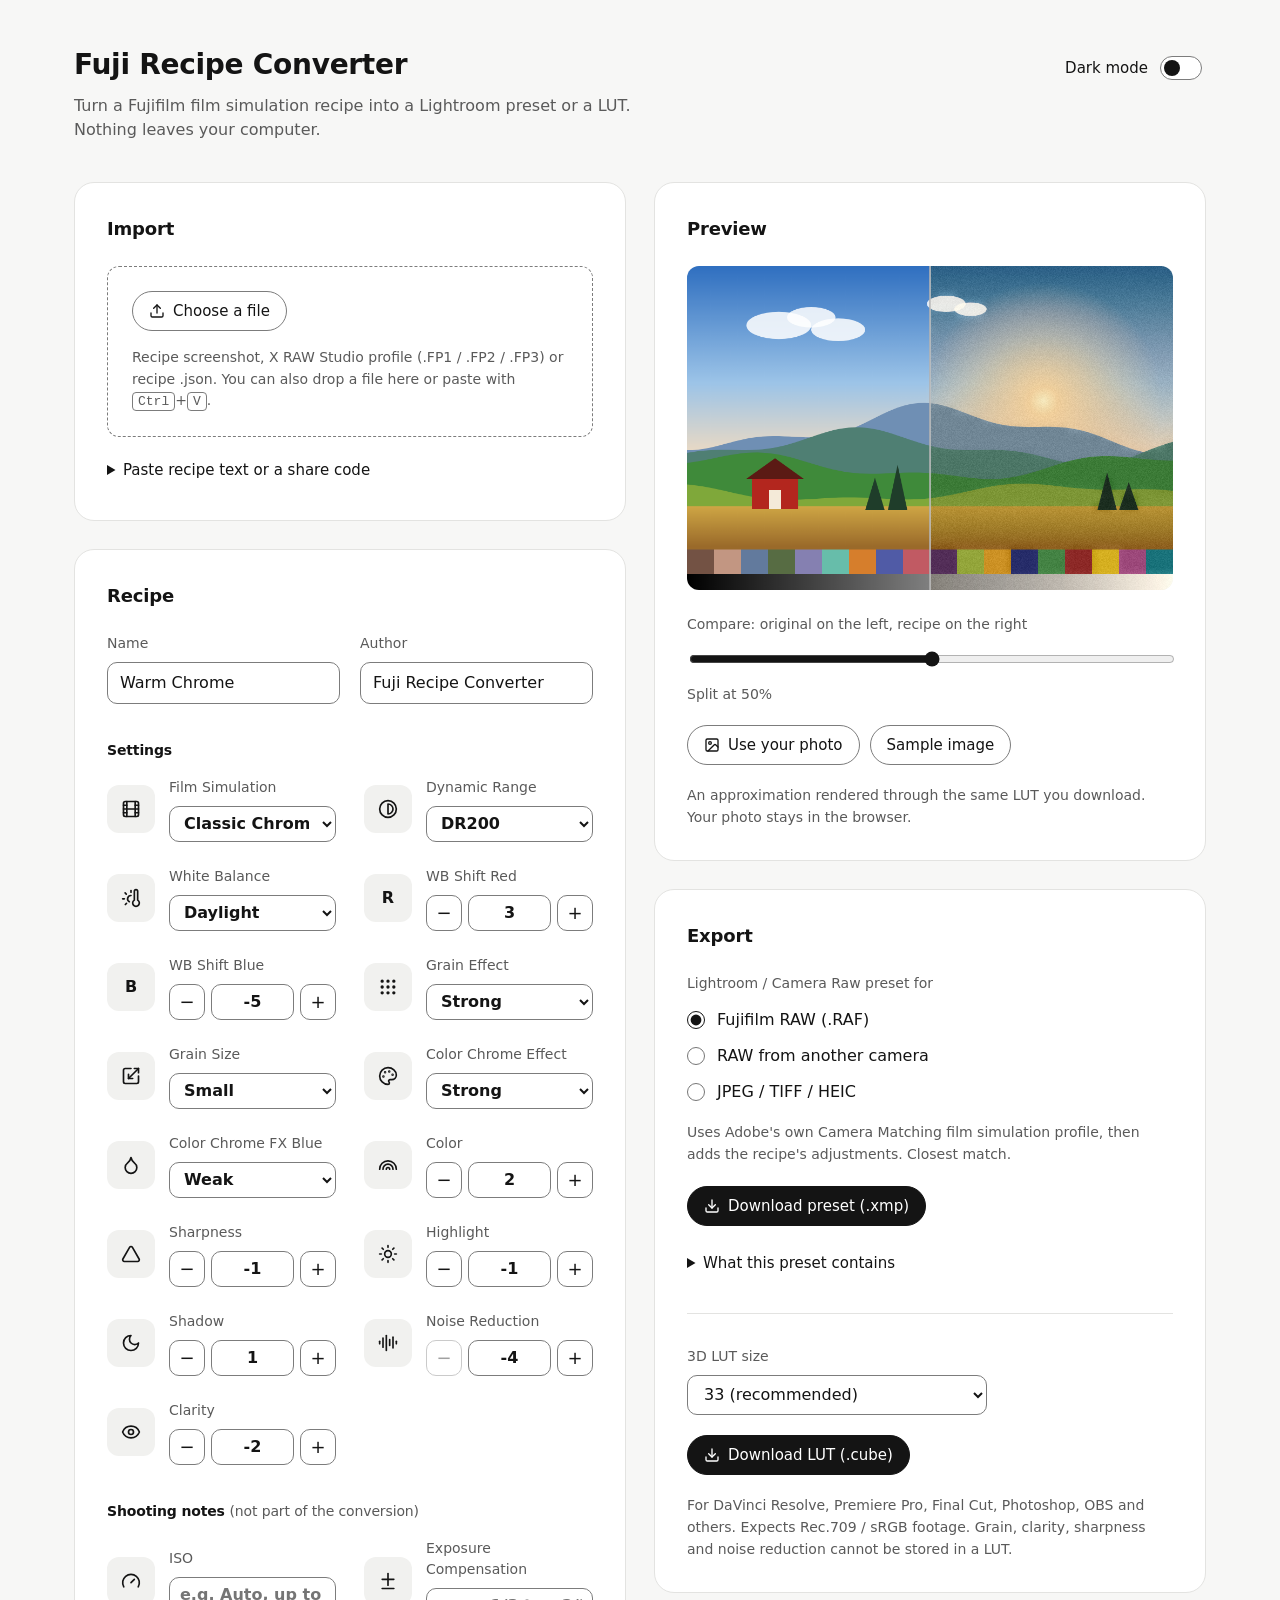
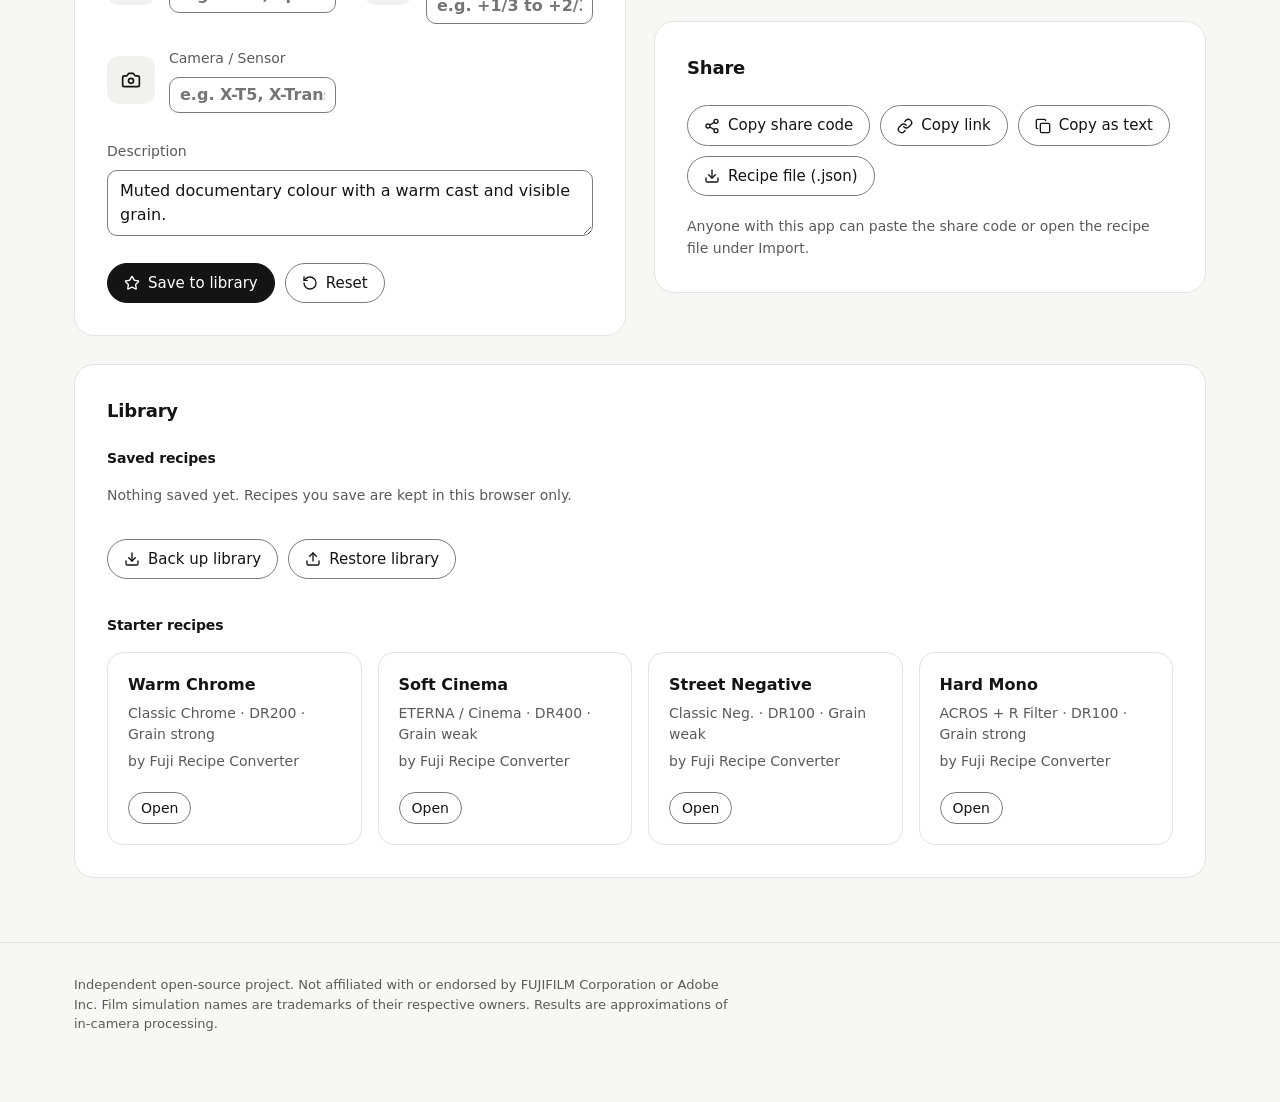
==== index.html @ d0dedd74 "Initial release Offline converter from Fujifilm film simulation recipes to Lightroom presets (.xmp) " ====
<!doctype html>
<html lang="en">
<head>
  <meta charset="utf-8">
  <meta name="viewport" content="width=device-width, initial-scale=1">
  <meta name="color-scheme" content="light dark">
  <meta name="description" content="Convert Fujifilm film simulation recipes into Lightroom presets (.xmp) and 3D LUTs (.cube). Runs entirely on your computer.">
  <title>Fuji Recipe Converter</title>
  <link rel="icon" href="data:image/svg+xml,%3Csvg xmlns='http://www.w3.org/2000/svg' viewBox='0 0 24 24'%3E%3Crect width='24' height='24' rx='6' fill='%23111'/%3E%3Ccircle cx='12' cy='12' r='5' fill='none' stroke='%23fff' stroke-width='2'/%3E%3C/svg%3E">
  <script>
    // Apply a saved theme choice before first paint (no flash). Without one, the system setting is used.
    try {
      var savedTheme = localStorage.getItem("fuji-recipe-converter.theme");
      if (savedTheme === "light" || savedTheme === "dark") document.documentElement.setAttribute("data-theme", savedTheme);
    } catch (e) { /* storage unavailable */ }
  </script>
  <link rel="stylesheet" href="css/styles.css">
</head>
<body>
  <a class="skip-link" href="#main">Skip to main content</a>

  <header class="site-header">
    <div class="wrap">
      <div>
        <h1>Fuji Recipe Converter</h1>
        <p class="lede">Turn a Fujifilm film simulation recipe into a Lightroom preset or a LUT. Nothing leaves your computer.</p>
      </div>
      <button type="button" class="theme-toggle" id="theme-toggle" role="switch" aria-checked="false">
        <span>Dark mode</span>
        <span class="track" aria-hidden="true"><span class="thumb"></span></span>
      </button>
    </div>
  </header>

  <main id="main" class="wrap layout">
    <div class="col">
      <section class="panel" aria-labelledby="h-import">
        <h2 id="h-import">Import</h2>
        <div id="dropzone" class="dropzone">
          <p>
            <button type="button" class="btn" id="btn-import-file"><span data-icon="upload"></span>Choose a file</button>
            <input type="file" id="import-file" class="visually-hidden" tabindex="-1" aria-hidden="true"
                   accept="image/*,.fp1,.fp2,.fp3,.json,.txt,.xml">
          </p>
          <p class="hint">Recipe screenshot, X RAW Studio profile (.FP1 / .FP2 / .FP3) or recipe .json. You can also drop a file here or paste with <kbd>Ctrl</kbd>+<kbd>V</kbd>.</p>
        </div>
        <details class="disclosure">
          <summary>Paste recipe text or a share code</summary>
          <label for="import-text" class="visually-hidden">Recipe text or share code</label>
          <textarea id="import-text" rows="6" spellcheck="false" placeholder="Film Simulation: Classic Chrome&#10;White Balance: Daylight, +2 Red &amp; -4 Blue&#10;Highlight: -1&#10;…"></textarea>
          <button type="button" class="btn" id="btn-import-text">Read recipe</button>
        </details>
        <p id="import-status" class="status-line" role="status"></p>
      </section>

      <section class="panel" aria-labelledby="h-recipe">
        <h2 id="h-recipe">Recipe</h2>
        <form id="recipe-form" novalidate>
          <div class="meta-grid">
            <div class="text-field">
              <label for="f-name">Name</label>
              <input type="text" id="f-name" maxlength="120" autocomplete="off">
            </div>
            <div class="text-field">
              <label for="f-author">Author</label>
              <input type="text" id="f-author" maxlength="120" autocomplete="off">
            </div>
          </div>

          <h3 class="subhead">Settings</h3>
          <div id="fields" class="fields"></div>

          <h3 class="subhead">Shooting notes <span class="muted">(not part of the conversion)</span></h3>
          <div id="fields-meta" class="fields"></div>

          <div class="text-field">
            <label for="f-notes">Description</label>
            <textarea id="f-notes" rows="2" maxlength="2000"></textarea>
          </div>

          <div class="actions">
            <button type="button" class="btn btn-primary" id="btn-save"><span data-icon="star"></span>Save to library</button>
            <button type="button" class="btn" id="btn-reset"><span data-icon="rotate-ccw"></span>Reset</button>
          </div>
        </form>
      </section>
    </div>

    <div class="col col-sticky">
      <section class="panel" aria-labelledby="h-preview">
        <h2 id="h-preview">Preview</h2>
        <div class="preview-frame">
          <canvas id="preview" width="900" height="600" role="img" aria-label="Preview image"></canvas>
        </div>
        <div class="compare">
          <label for="compare">Compare: original on the left, recipe on the right</label>
          <input type="range" id="compare" min="0" max="100" step="1" value="50" aria-describedby="compare-out">
          <output id="compare-out" for="compare"></output>
        </div>
        <div class="actions">
          <button type="button" class="btn" id="btn-photo"><span data-icon="image"></span>Use your photo</button>
          <input type="file" id="photo-file" class="visually-hidden" tabindex="-1" aria-hidden="true" accept="image/*">
          <button type="button" class="btn" id="btn-sample">Sample image</button>
        </div>
        <p class="hint">An approximation rendered through the same LUT you download. Your photo stays in the browser.</p>
      </section>

      <section class="panel" aria-labelledby="h-export">
        <h2 id="h-export">Export</h2>

        <fieldset class="choice">
          <legend>Lightroom / Camera Raw preset for</legend>
          <div id="xmp-targets"></div>
        </fieldset>
        <p id="xmp-hint" class="hint"></p>
        <div class="actions">
          <button type="button" class="btn btn-primary" id="btn-xmp"><span data-icon="download"></span>Download preset (.xmp)</button>
        </div>
        <details class="disclosure">
          <summary>What this preset contains</summary>
          <div id="xmp-details"></div>
        </details>

        <hr>

        <div class="inline-field">
          <label for="lut-size">3D LUT size</label>
          <select id="lut-size">
            <option value="17">17 (smallest file)</option>
            <option value="33" selected>33 (recommended)</option>
            <option value="65">65 (highest precision)</option>
          </select>
        </div>
        <div class="actions">
          <button type="button" class="btn btn-primary" id="btn-lut"><span data-icon="download"></span>Download LUT (.cube)</button>
        </div>
        <p class="hint">For DaVinci Resolve, Premiere Pro, Final Cut, Photoshop, OBS and others. Expects Rec.709 / sRGB footage. Grain, clarity, sharpness and noise reduction cannot be stored in a LUT.</p>
      </section>

      <section class="panel" aria-labelledby="h-share">
        <h2 id="h-share">Share</h2>
        <div class="actions">
          <button type="button" class="btn" id="btn-copy-code"><span data-icon="share-2"></span>Copy share code</button>
          <button type="button" class="btn" id="btn-copy-link"><span data-icon="link"></span>Copy link</button>
          <button type="button" class="btn" id="btn-copy-text"><span data-icon="copy"></span>Copy as text</button>
          <button type="button" class="btn" id="btn-json"><span data-icon="download"></span>Recipe file (.json)</button>
        </div>
        <p class="hint">Anyone with this app can paste the share code or open the recipe file under Import.</p>
      </section>
    </div>

    <section class="panel span-all" aria-labelledby="h-library">
      <h2 id="h-library">Library</h2>
      <h3 class="subhead">Saved recipes</h3>
      <p id="library-empty" class="hint">Nothing saved yet. Recipes you save are kept in this browser only.</p>
      <ul id="library" class="cards"></ul>
      <div class="actions">
        <button type="button" class="btn" id="btn-lib-export"><span data-icon="download"></span>Back up library</button>
        <button type="button" class="btn" id="btn-lib-import"><span data-icon="upload"></span>Restore library</button>
        <input type="file" id="lib-file" class="visually-hidden" tabindex="-1" aria-hidden="true" accept=".json">
      </div>
      <h3 class="subhead">Starter recipes</h3>
      <ul id="starters" class="cards"></ul>
    </section>
  </main>

  <footer class="site-footer">
    <div class="wrap">
      <p>Independent open-source project. Not affiliated with or endorsed by FUJIFILM Corporation or Adobe Inc. Film simulation names are trademarks of their respective owners. Results are approximations of in-camera processing.</p>
    </div>
  </footer>

  <div id="toast" class="toast" role="status" aria-live="polite"></div>

  <script src="js/data.js"></script>
  <script src="js/icons.js"></script>
  <script src="js/engine.js"></script>
  <script src="js/export.js"></script>
  <script src="js/parser.js"></script>
  <script src="js/app.js"></script>
</body>
</html>
---- css/styles.css ----
/* Fuji Recipe Converter — minimal, monochrome, accessible (WCAG 2.2 AA contrast and focus). */

:root {
  color-scheme: light;
  --bg: #f7f7f6;            /* page */
  --surface: #ffffff;       /* panels and inputs */
  --fg: #141414;
  --muted: #5a5a5a;         /* 6.4:1 on --bg */
  --line: #e3e3e1;          /* decorative separators */
  --control: #7c7c7c;       /* control outlines, at least 3:1 on --surface and --bg */
  --tile: #f1f1ef;
  --hover: #efefed;
  --primary-bg: #141414;
  --primary-fg: #ffffff;
  --radius: 12px;
  --font: system-ui, -apple-system, "Segoe UI", Roboto, "Helvetica Neue", Arial, sans-serif;
  --mono: ui-monospace, "SF Mono", "Cascadia Mono", Consolas, monospace;
}

/* Dark: follows the system unless the visitor picked a theme with the toggle. */
@media (prefers-color-scheme: dark) {
  :root:not([data-theme="light"]) {
    color-scheme: dark;
    --bg: #0c0c0c;
    --surface: #141414;
    --fg: #f2f2f2;
    --muted: #a8a8a8;
    --line: #272727;
    --control: #808080;
    --tile: #1f1f1f;
    --hover: #1f1f1f;
    --primary-bg: #f2f2f2;
    --primary-fg: #0c0c0c;
  }
}
:root[data-theme="dark"] {
  color-scheme: dark;
  --bg: #0c0c0c;
  --surface: #141414;
  --fg: #f2f2f2;
  --muted: #a8a8a8;
  --line: #272727;
  --control: #808080;
  --tile: #1f1f1f;
  --hover: #1f1f1f;
  --primary-bg: #f2f2f2;
  --primary-fg: #0c0c0c;
}

*, *::before, *::after { box-sizing: border-box; }

html { -webkit-text-size-adjust: 100%; }

body {
  margin: 0;
  background: var(--bg);
  color: var(--fg);
  font: 400 1rem/1.5 var(--font);
}

.wrap { max-width: 1180px; margin: 0 auto; padding: 0 24px; }

h1, h2, h3 { margin: 0; font-weight: 600; letter-spacing: -0.01em; }
h1 { font-size: 1.75rem; line-height: 1.2; }
h2 { font-size: 1.125rem; margin-bottom: 24px; }
.subhead { font-size: 0.875rem; margin: 36px 0 16px; }
h2 + .subhead { margin-top: 0; }
p { margin: 0 0 12px; }
.muted { color: var(--muted); font-weight: 400; }
.hint { color: var(--muted); font-size: 0.875rem; line-height: 1.55; }
.panel > :last-child, .panel form > :last-child { margin-bottom: 0; }
hr { border: 0; border-top: 1px solid var(--line); margin: 32px 0; }

kbd {
  font: 0.8125rem var(--mono);
  padding: 1px 5px;
  border: 1px solid var(--control);
  border-radius: 4px;
}

.visually-hidden {
  position: absolute !important;
  width: 1px; height: 1px;
  margin: -1px; padding: 0; border: 0;
  overflow: hidden;
  clip: rect(0 0 0 0);
  clip-path: inset(50%);
  white-space: nowrap;
}

.skip-link {
  position: absolute; left: 16px; top: -60px;
  padding: 10px 16px;
  background: var(--primary-bg); color: var(--primary-fg);
  border-radius: 8px;
  z-index: 10;
}
.skip-link:focus { top: 16px; }

:focus-visible { outline: 2px solid var(--fg); outline-offset: 2px; }

/* ---------- Layout ---------- */

.site-header { padding: 48px 0 40px; }
.site-header .wrap { display: flex; align-items: flex-start; justify-content: space-between; gap: 24px; }
.theme-toggle {
  flex: none;
  display: inline-flex; align-items: center; gap: 12px;
  min-height: 40px; padding: 8px 4px;
  background: none; border: 0; border-radius: 8px;
  font-size: 0.9375rem; font-weight: 500;
  cursor: pointer;
}
.theme-toggle .track {
  position: relative; flex: none;
  width: 42px; height: 24px;
  background: var(--surface);
  border: 1px solid var(--control);
  border-radius: 999px;
}
.theme-toggle .thumb {
  position: absolute; top: 3px; left: 3px;
  width: 16px; height: 16px;
  background: var(--fg);
  border-radius: 50%;
  transition: transform 0.15s;
}
.theme-toggle[aria-checked="true"] .track { background: var(--fg); border-color: var(--fg); }
.theme-toggle[aria-checked="true"] .thumb { background: var(--bg); transform: translateX(18px); }
.lede { color: var(--muted); margin: 12px 0 0; max-width: 60ch; }

.layout { display: grid; gap: 28px; grid-template-columns: minmax(0, 1fr); padding-bottom: 64px; }
.col { display: grid; gap: 28px; align-content: start; min-width: 0; }

@media (min-width: 980px) {
  .layout { grid-template-columns: minmax(0, 1fr) minmax(0, 1fr); align-items: start; }
  .span-all { grid-column: 1 / -1; }
}

.panel {
  background: var(--surface);
  border: 1px solid var(--line);
  border-radius: 20px;
  padding: 32px;
  min-width: 0;
}

.site-footer { border-top: 1px solid var(--line); padding: 32px 0 56px; color: var(--muted); font-size: 0.8125rem; }
.site-footer p { max-width: 80ch; }

/* ---------- Controls ---------- */

button, input, select, textarea { font: inherit; color: inherit; }

.btn {
  display: inline-flex; align-items: center; gap: 8px;
  min-height: 40px;
  padding: 8px 16px;
  background: transparent;
  border: 1px solid var(--control);
  border-radius: 999px;
  font-size: 0.9375rem; font-weight: 500;
  cursor: pointer;
}
.btn:hover { background: var(--hover); }
.btn-primary { background: var(--primary-bg); color: var(--primary-fg); border-color: var(--primary-bg); }
.btn-primary:hover { background: var(--primary-bg); opacity: 0.85; }
.btn[disabled] { opacity: 0.55; cursor: progress; }
.btn .icon { width: 16px; height: 16px; flex: none; }
.btn-small { min-height: 32px; padding: 4px 12px; font-size: 0.875rem; }

.actions { display: flex; flex-wrap: wrap; gap: 10px; margin-top: 20px; }
.actions + .hint, .actions + .disclosure { margin-top: 20px; }

input[type="text"], input[type="number"], select, textarea {
  width: 100%;
  min-height: 40px;
  padding: 8px 12px;
  background: var(--surface);
  border: 1px solid var(--control);
  border-radius: 10px;
}
textarea { resize: vertical; font-family: var(--font); }
#import-text { font: 0.875rem/1.5 var(--mono); margin: 12px 0 16px; }

.text-field { margin-top: 28px; }
.text-field label, .inline-field label, .compare label, .choice legend {
  display: block; font-size: 0.875rem; color: var(--muted); margin-bottom: 8px;
}
.meta-grid { display: grid; gap: 20px 20px; grid-template-columns: repeat(auto-fit, minmax(200px, 1fr)); }
.meta-grid .text-field { margin-top: 0; }
.inline-field { max-width: 300px; }

/* ---------- Recipe fields ---------- */

.fields { display: grid; gap: 24px 28px; grid-template-columns: repeat(auto-fill, minmax(196px, 1fr)); }

.field { display: grid; grid-template-columns: 48px minmax(0, 1fr); gap: 0 14px; align-items: center; }
.field[hidden] { display: none; }
.field .tile {
  width: 48px; height: 48px;
  display: grid; place-items: center;
  background: var(--tile);
  border-radius: var(--radius);
  font-weight: 700;
}
.field label { display: block; font-size: 0.875rem; color: var(--muted); margin-bottom: 8px; }
.field select, .field input[type="text"] { min-height: 36px; padding: 4px 10px; font-weight: 600; }

.stepper { display: grid; grid-template-columns: 36px minmax(0, 1fr) 36px; gap: 6px; align-items: center; }
.stepper input {
  min-height: 36px; padding: 4px 6px;
  text-align: center; font-weight: 600; font-variant-numeric: tabular-nums;
  -moz-appearance: textfield; appearance: textfield;
}
.stepper input::-webkit-outer-spin-button, .stepper input::-webkit-inner-spin-button { -webkit-appearance: none; margin: 0; }
.stepper button {
  width: 36px; height: 36px;
  display: grid; place-items: center;
  background: transparent;
  border: 1px solid var(--control);
  border-radius: 10px;
  font-size: 1.125rem; line-height: 1;
  cursor: pointer;
}
.stepper button:hover { background: var(--hover); }
.stepper button[disabled] { opacity: 0.4; cursor: default; }

/* ---------- Import ---------- */

.dropzone {
  border: 1px dashed var(--control);
  border-radius: var(--radius);
  padding: 24px;
}
.dropzone p { margin-bottom: 16px; }
.dropzone p:last-child { margin-bottom: 0; }
.dropzone.is-over { background: var(--tile); border-style: solid; }

.disclosure { margin-top: 16px; }
.disclosure summary {
  cursor: pointer; font-size: 0.9375rem; font-weight: 500;
  padding: 6px 0; min-height: 32px;
}
.status-line { margin: 20px 0 0; font-size: 0.875rem; }
.status-line:empty { display: none; }
.status-line.is-error { font-weight: 600; }
.status-line.is-error::before { content: "⚠ "; }

/* ---------- Preview ---------- */

.preview-frame { background: var(--tile); border-radius: var(--radius); overflow: hidden; line-height: 0; }
#preview { display: block; width: 100%; height: auto; }

.compare { margin-top: 24px; }
.compare input[type="range"] { width: 100%; min-height: 28px; accent-color: var(--fg); }
.compare output { display: block; font-size: 0.875rem; color: var(--muted); margin-top: 4px; }

/* ---------- Export ---------- */

.choice { border: 0; margin: 0; padding: 0; }
.choice legend { padding: 0; }
.choice label { display: flex; align-items: center; gap: 12px; min-height: 36px; margin: 0; color: var(--fg); font-size: 1rem; cursor: pointer; }
.choice input[type="radio"] { width: 18px; height: 18px; margin: 0; accent-color: var(--fg); }
#xmp-hint { margin: 12px 0 0; }

#xmp-details table { width: 100%; border-collapse: collapse; font-size: 0.8125rem; margin-top: 8px; }
#xmp-details caption { text-align: left; color: var(--muted); padding-bottom: 6px; }
#xmp-details th, #xmp-details td { text-align: left; padding: 5px 0; border-bottom: 1px solid var(--line); font-weight: 400; }
#xmp-details td { font-family: var(--mono); text-align: right; overflow-wrap: anywhere; }
#xmp-details ul { margin: 12px 0 0; padding-left: 18px; color: var(--muted); font-size: 0.8125rem; }

/* ---------- Library ---------- */

.cards { list-style: none; margin: 0; padding: 0; display: grid; gap: 16px; grid-template-columns: repeat(auto-fill, minmax(230px, 1fr)); }
.card { border: 1px solid var(--line); border-radius: 16px; padding: 20px; display: flex; flex-direction: column; gap: 6px; }
.card h4 { margin: 0; font-size: 1rem; font-weight: 600; overflow-wrap: anywhere; }
.card p { margin: 0; font-size: 0.875rem; color: var(--muted); }
.card .actions { margin-top: 14px; }

/* ---------- Toast ---------- */

.toast {
  position: fixed; left: 50%; bottom: 24px;
  transform: translateX(-50%);
  max-width: min(90vw, 520px);
  padding: 10px 18px;
  background: var(--primary-bg); color: var(--primary-fg);
  border-radius: 999px;
  font-size: 0.9375rem;
  opacity: 0; pointer-events: none;
  transition: opacity 0.2s;
}
.toast.is-visible { opacity: 1; }

@media (prefers-reduced-motion: reduce) {
  *, *::before, *::after { transition: none !important; animation: none !important; scroll-behavior: auto !important; }
}

@media (forced-colors: active) {
  .field .tile, .btn, .panel, .card { border: 1px solid CanvasText; }
  .theme-toggle .thumb { background: CanvasText; }
  .theme-toggle[aria-checked="true"] .track { background: Highlight; }
}

@media (max-width: 520px) {
  .wrap { padding: 0 16px; }
  .panel { padding: 22px; border-radius: 16px; }
  .site-header { padding: 28px 0 24px; }
  .site-header .wrap { gap: 16px; }
}
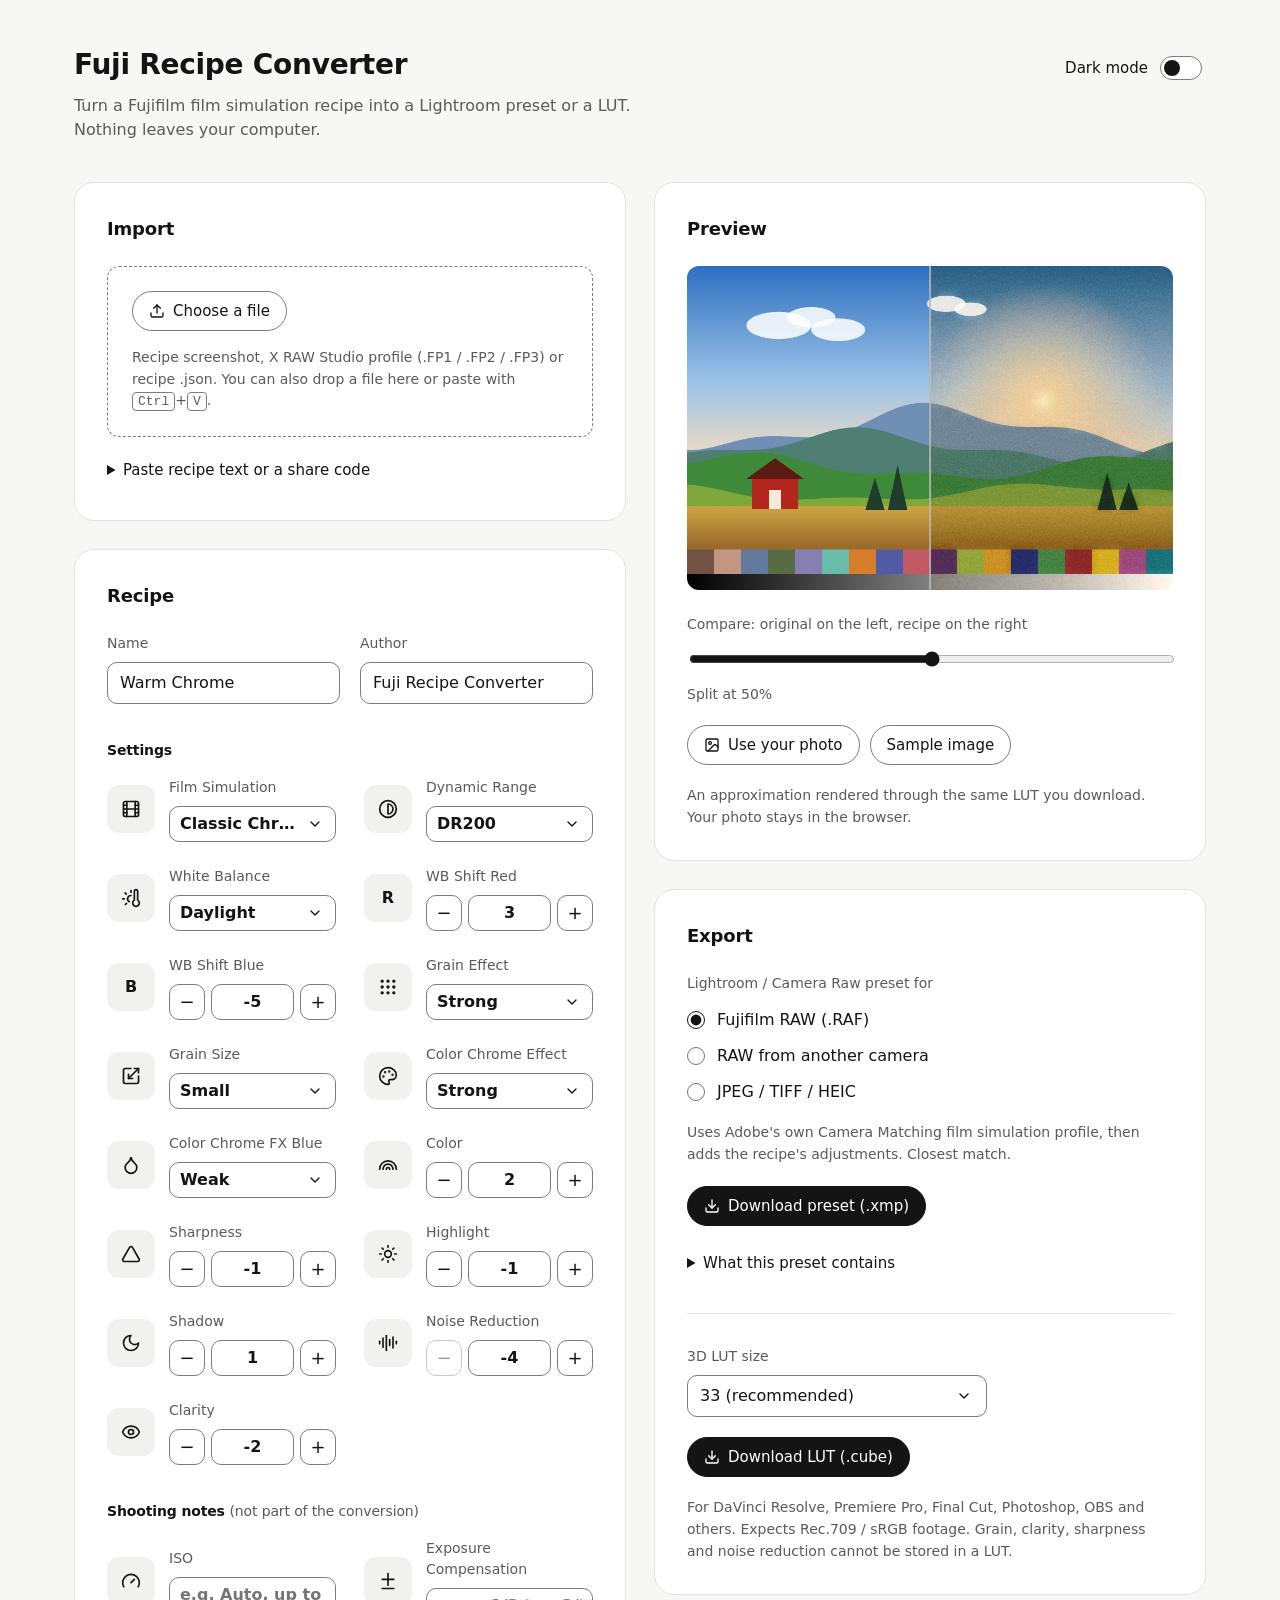
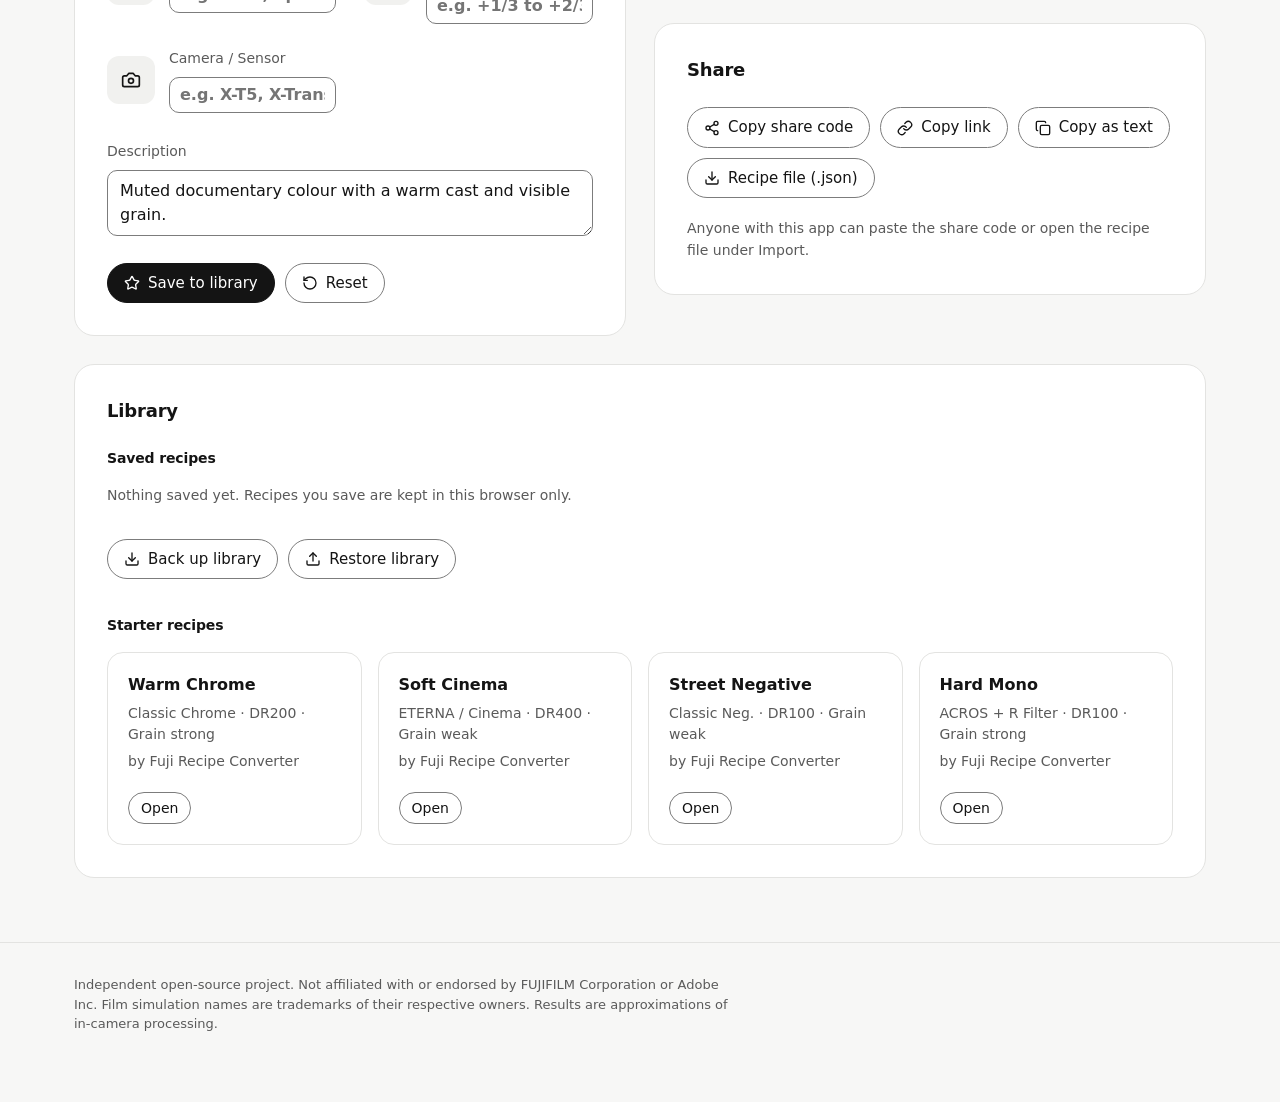
==== commit a6691ea0: "Add support for .heic files Co-Authored-By: Claude Opus 5.5 <noreply@anthropic.com>" ====
--- a/index.html
+++ b/index.html
@@ -40,7 +40,7 @@
           <p>
             <button type="button" class="btn" id="btn-import-file"><span data-icon="upload"></span>Choose a file</button>
             <input type="file" id="import-file" class="visually-hidden" tabindex="-1" aria-hidden="true"
-                   accept="image/*,.fp1,.fp2,.fp3,.json,.txt,.xml">
+                   accept="image/*,.heic,.heif,.fp1,.fp2,.fp3,.json,.txt,.xml">
           </p>
           <p class="hint">Recipe screenshot, X RAW Studio profile (.FP1 / .FP2 / .FP3) or recipe .json. You can also drop a file here or paste with <kbd>Ctrl</kbd>+<kbd>V</kbd>.</p>
         </div>
@@ -99,7 +99,7 @@
         </div>
         <div class="actions">
           <button type="button" class="btn" id="btn-photo"><span data-icon="image"></span>Use your photo</button>
-          <input type="file" id="photo-file" class="visually-hidden" tabindex="-1" aria-hidden="true" accept="image/*">
+          <input type="file" id="photo-file" class="visually-hidden" tabindex="-1" aria-hidden="true" accept="image/*,.heic,.heif">
           <button type="button" class="btn" id="btn-sample">Sample image</button>
         </div>
         <p class="hint">An approximation rendered through the same LUT you download. Your photo stays in the browser.</p>
--- a/css/styles.css
+++ b/css/styles.css
@@ -12,6 +12,7 @@
   --hover: #efefed;
   --primary-bg: #141414;
   --primary-fg: #ffffff;
+  --chevron: url("data:image/svg+xml,%3Csvg xmlns='http://www.w3.org/2000/svg' viewBox='0 0 24 24' fill='none' stroke='%23141414' stroke-width='2' stroke-linecap='round' stroke-linejoin='round'%3E%3Cpath d='m6 9 6 6 6-6'/%3E%3C/svg%3E");   /* select arrow (Lucide chevron-down) */
   --radius: 12px;
   --font: system-ui, -apple-system, "Segoe UI", Roboto, "Helvetica Neue", Arial, sans-serif;
   --mono: ui-monospace, "SF Mono", "Cascadia Mono", Consolas, monospace;
@@ -31,6 +32,7 @@
     --hover: #1f1f1f;
     --primary-bg: #f2f2f2;
     --primary-fg: #0c0c0c;
+    --chevron: url("data:image/svg+xml,%3Csvg xmlns='http://www.w3.org/2000/svg' viewBox='0 0 24 24' fill='none' stroke='%23f2f2f2' stroke-width='2' stroke-linecap='round' stroke-linejoin='round'%3E%3Cpath d='m6 9 6 6 6-6'/%3E%3C/svg%3E");
   }
 }
 :root[data-theme="dark"] {
@@ -45,6 +47,7 @@
   --hover: #1f1f1f;
   --primary-bg: #f2f2f2;
   --primary-fg: #0c0c0c;
+  --chevron: url("data:image/svg+xml,%3Csvg xmlns='http://www.w3.org/2000/svg' viewBox='0 0 24 24' fill='none' stroke='%23f2f2f2' stroke-width='2' stroke-linecap='round' stroke-linejoin='round'%3E%3Cpath d='m6 9 6 6 6-6'/%3E%3C/svg%3E");
 }
 
 *, *::before, *::after { box-sizing: border-box; }
@@ -207,6 +210,19 @@
 .field label { display: block; font-size: 0.875rem; color: var(--muted); margin-bottom: 8px; }
 .field select, .field input[type="text"] { min-height: 36px; padding: 4px 10px; font-weight: 600; }
 
+/* Own arrow instead of the native one, which sits too close to the rounded edge. */
+select {
+  -webkit-appearance: none; appearance: none;
+  padding-right: 40px;
+  background-image: var(--chevron);
+  background-repeat: no-repeat;
+  background-position: right 14px center;
+  background-size: 16px 16px;
+  text-overflow: ellipsis;
+  cursor: pointer;
+}
+.field select { padding-right: 36px; background-position: right 12px center; }
+
 .stepper { display: grid; grid-template-columns: 36px minmax(0, 1fr) 36px; gap: 6px; align-items: center; }
 .stepper input {
   min-height: 36px; padding: 4px 6px;
@@ -298,6 +314,7 @@
 }
 
 @media (forced-colors: active) {
+  select { -webkit-appearance: auto; appearance: auto; background-image: none; padding-right: 12px; }
   .field .tile, .btn, .panel, .card { border: 1px solid CanvasText; }
   .theme-toggle .thumb { background: CanvasText; }
   .theme-toggle[aria-checked="true"] .track { background: Highlight; }
